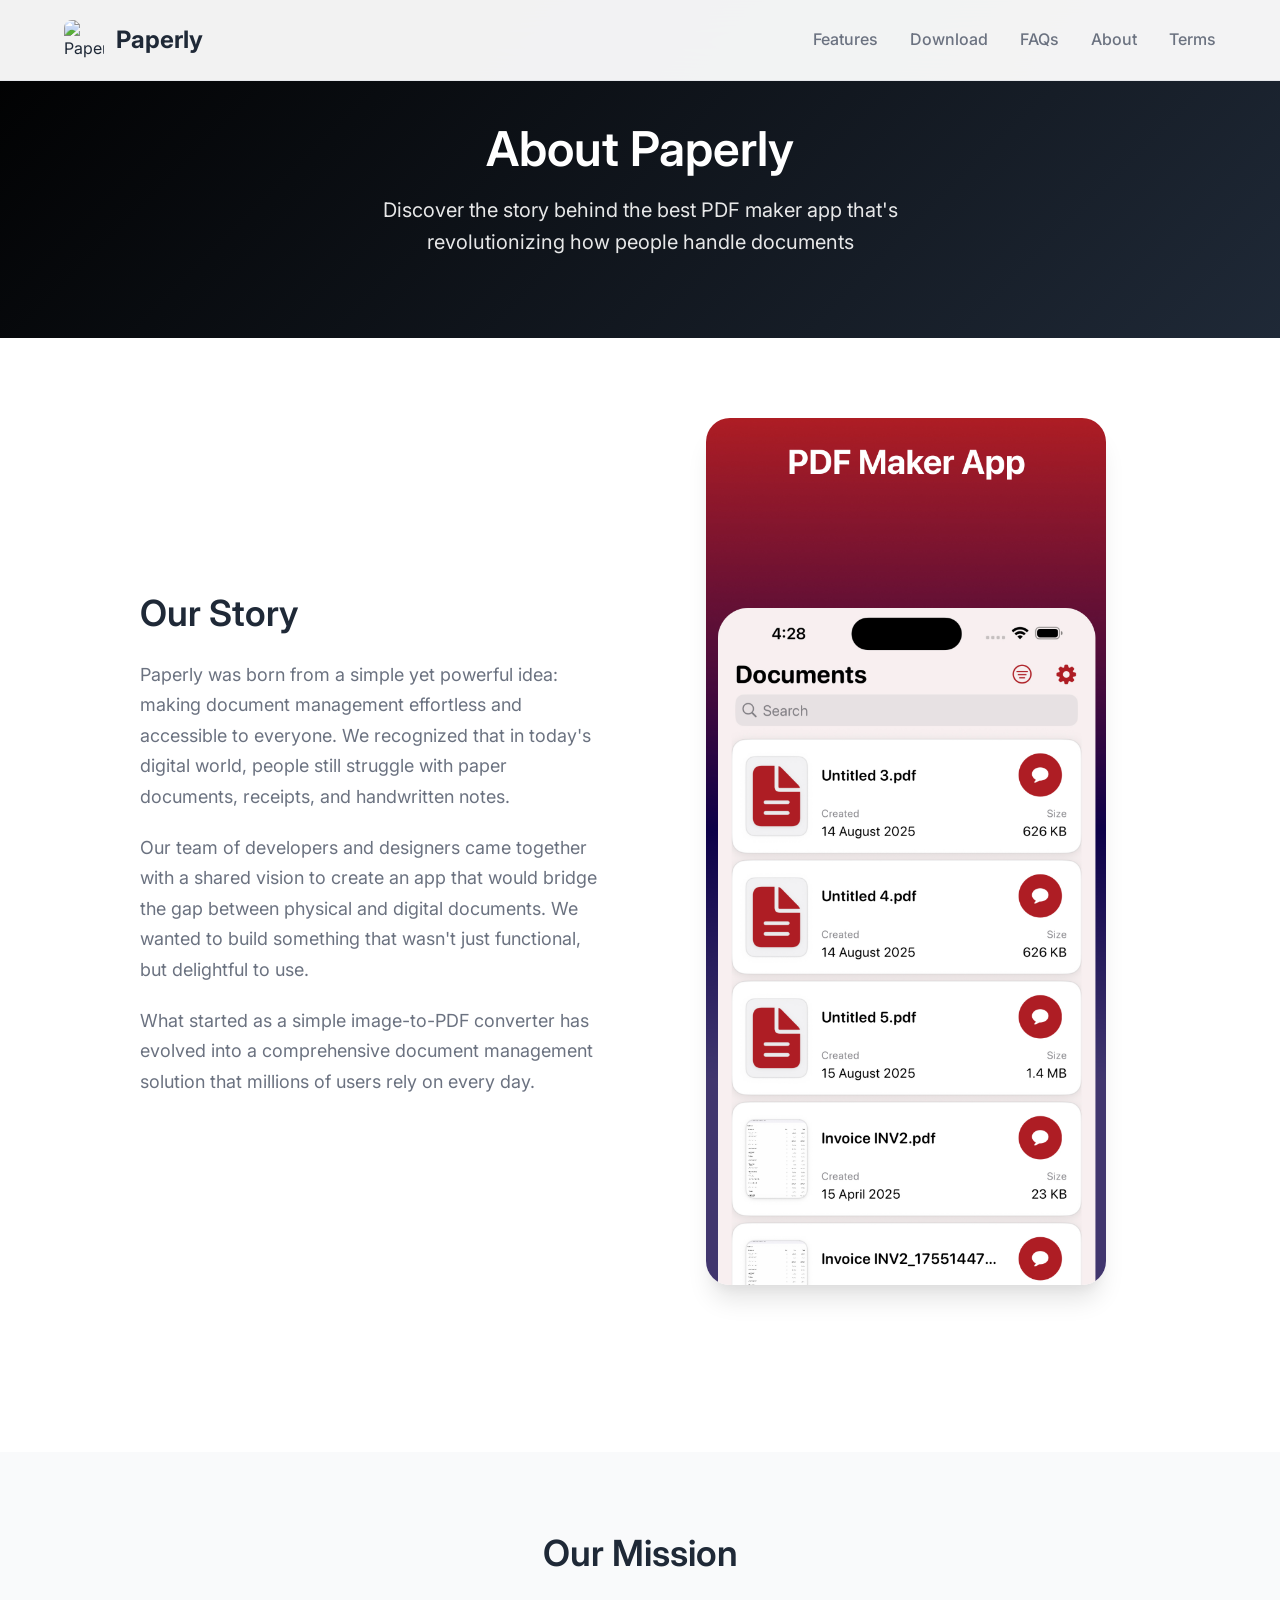
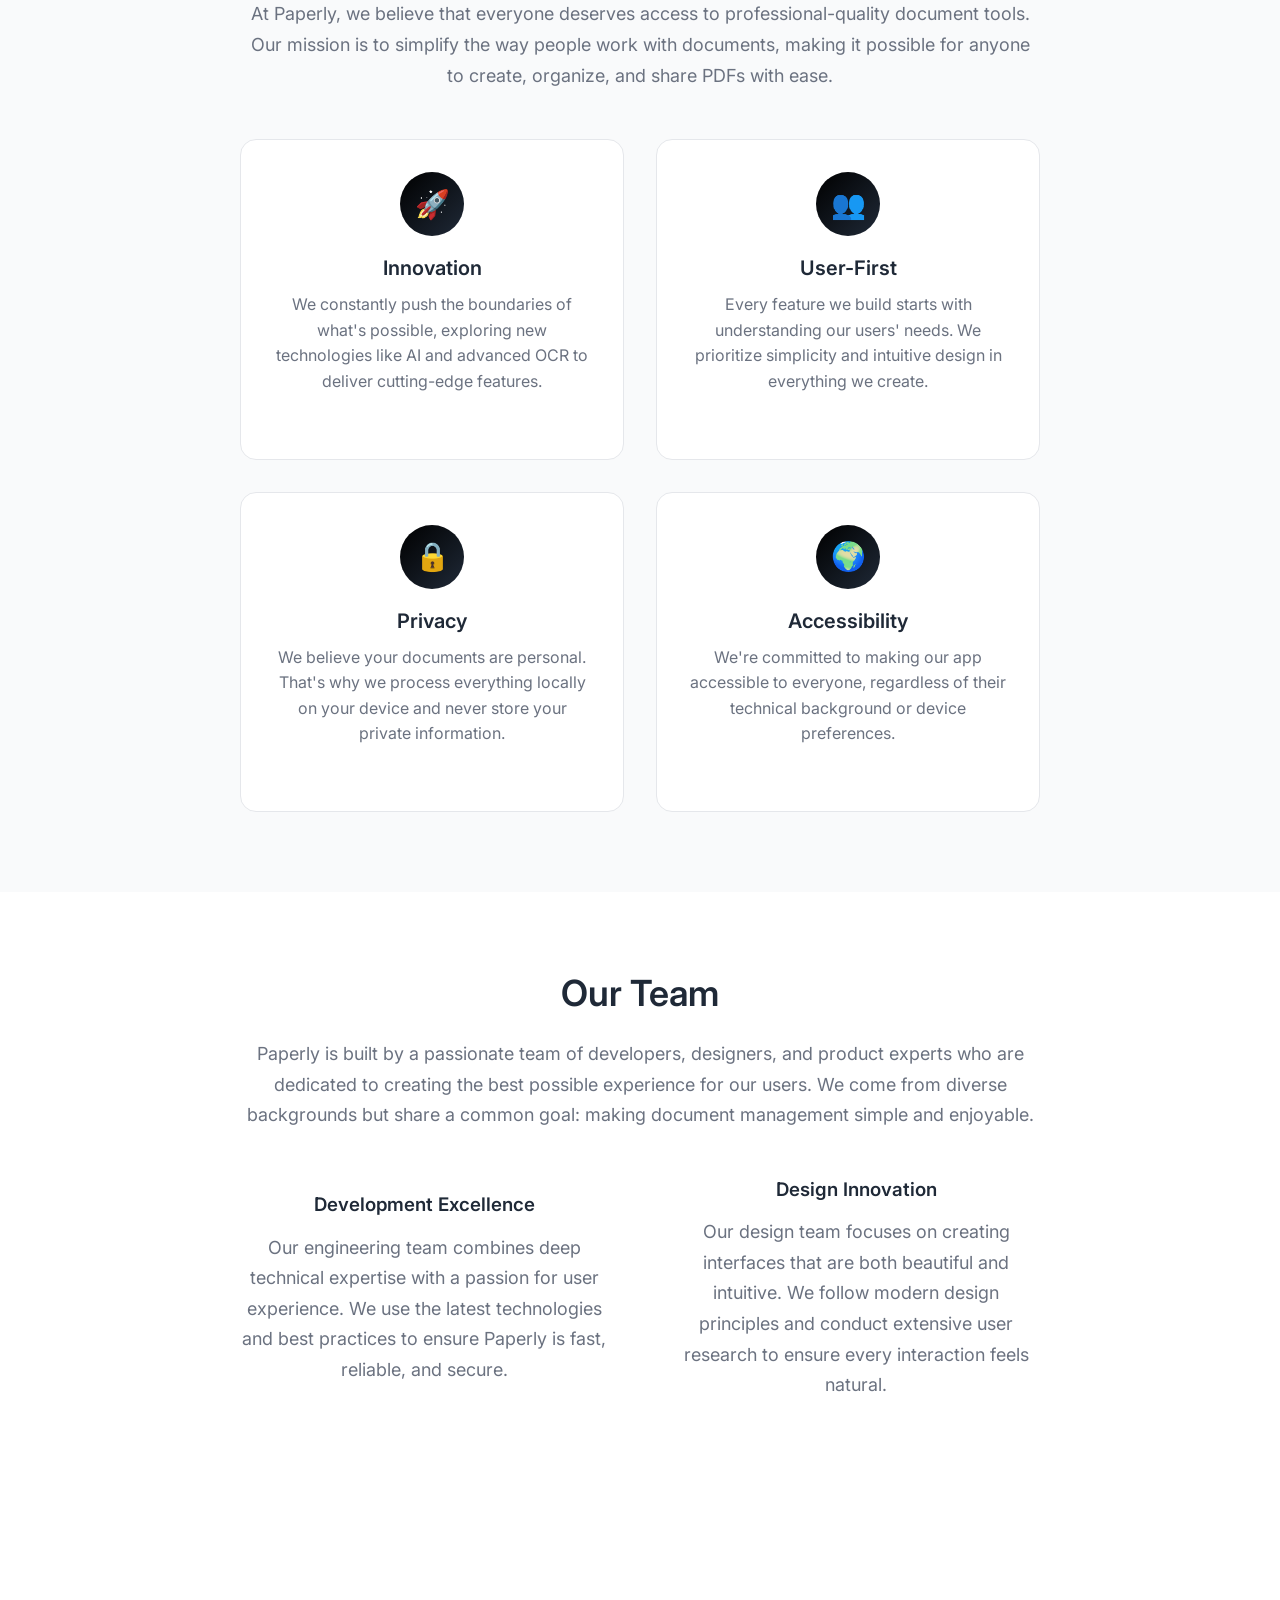
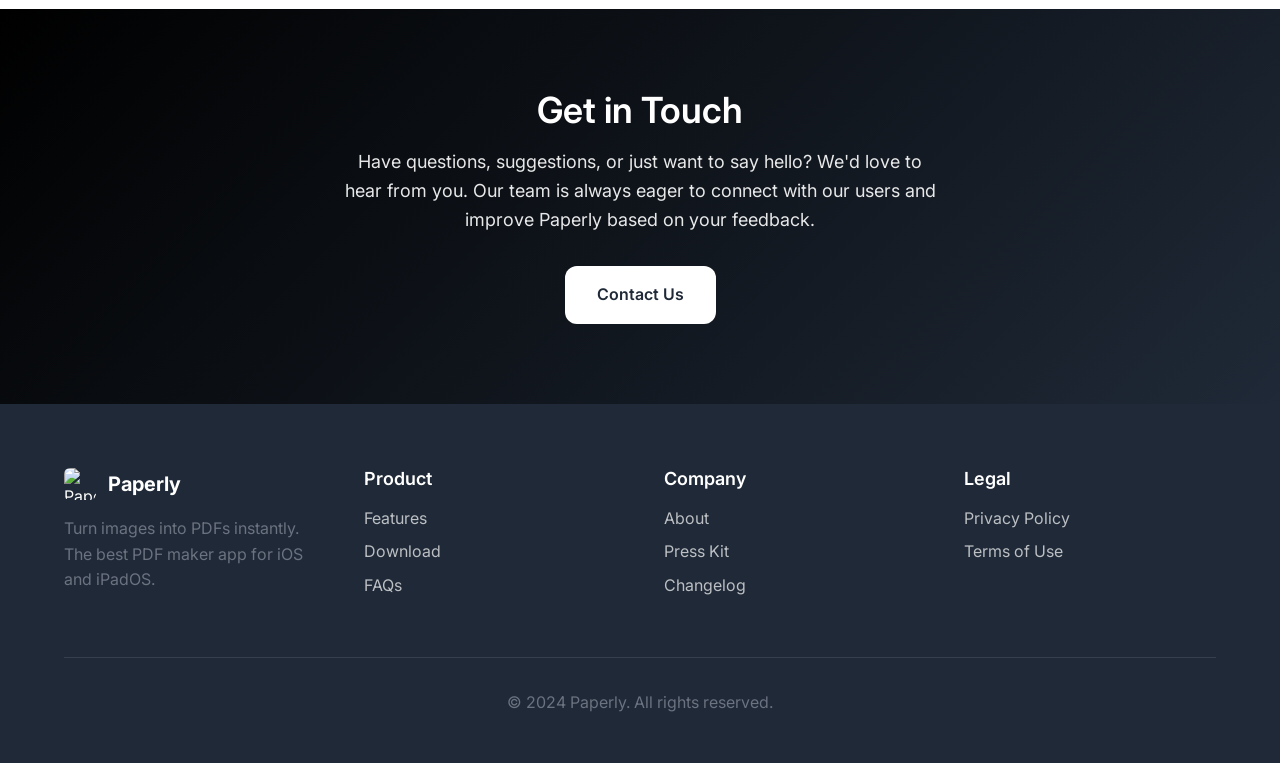
==== about.html @ 192680fa "updated" ====
<!DOCTYPE html>
<html lang="en">
<head>
    <meta charset="UTF-8">
    <meta name="viewport" content="width=device-width, initial-scale=1.0">
    <title>About - Paperly</title>
    <link rel="stylesheet" href="styles.css">
    <link href="https://fonts.googleapis.com/css2?family=Inter:wght@300;400;500;600;700&display=swap" rel="stylesheet">
    <link rel="icon" type="image/png" href="assets/appIcon.png">
    <style>
        .about-hero {
            background: var(--gradient-primary);
            color: var(--secondary-color);
            text-align: center;
            padding: 120px 0 80px;
        }
        
        .about-hero h1 {
            font-size: 48px;
            margin-bottom: 16px;
            color: var(--secondary-color);
        }
        
        .about-hero p {
            font-size: 20px;
            color: rgba(255, 255, 255, 0.9);
            max-width: 600px;
            margin: 0 auto;
        }
        
        .about-section {
            padding: 80px 0;
            background: var(--background);
        }
        
        .about-container {
            max-width: 1000px;
            margin: 0 auto;
        }
        
        .about-grid {
            display: grid;
            grid-template-columns: 1fr 1fr;
            gap: 64px;
            align-items: center;
            margin-bottom: 80px;
        }
        
        .about-content h2 {
            font-size: 36px;
            margin-bottom: 24px;
            color: var(--text-primary);
        }
        
        .about-content p {
            font-size: 18px;
            line-height: 1.7;
            color: var(--text-secondary);
            margin-bottom: 20px;
        }
        
        .about-image {
            text-align: center;
        }
        
        .about-image img {
            width: 100%;
            max-width: 400px;
            height: auto;
            border-radius: var(--border-radius-xl);
            box-shadow: var(--shadow-xl);
        }
        
        .mission-section {
            background: var(--background-secondary);
            padding: 80px 0;
        }
        
        .mission-container {
            max-width: 800px;
            margin: 0 auto;
            text-align: center;
        }
        
        .mission-container h2 {
            font-size: 36px;
            margin-bottom: 24px;
            color: var(--text-primary);
        }
        
        .mission-container p {
            font-size: 18px;
            line-height: 1.7;
            color: var(--text-secondary);
            margin-bottom: 32px;
        }
        
        .values-grid {
            display: grid;
            grid-template-columns: repeat(auto-fit, minmax(250px, 1fr));
            gap: 32px;
            margin-top: 48px;
        }
        
        .value-card {
            background: var(--background);
            padding: 32px;
            border-radius: var(--border-radius-lg);
            border: 1px solid var(--border-color);
            text-align: center;
            transition: var(--transition);
        }
        
        .value-card:hover {
            transform: translateY(-8px);
            box-shadow: var(--shadow-lg);
            border-color: var(--accent-color);
        }
        
        .value-icon {
            width: 64px;
            height: 64px;
            margin: 0 auto 20px;
            background: var(--gradient-primary);
            border-radius: 50%;
            display: flex;
            align-items: center;
            justify-content: center;
            font-size: 28px;
            color: var(--secondary-color);
        }
        
        .value-card h3 {
            font-size: 20px;
            margin-bottom: 12px;
            color: var(--text-primary);
        }
        
        .value-card p {
            font-size: 16px;
            color: var(--text-secondary);
            line-height: 1.6;
        }
        
        .team-section {
            padding: 80px 0;
            background: var(--background);
        }
        
        .team-container {
            max-width: 800px;
            margin: 0 auto;
            text-align: center;
        }
        
        .team-container h2 {
            font-size: 36px;
            margin-bottom: 24px;
            color: var(--text-primary);
        }
        
        .team-container p {
            font-size: 18px;
            line-height: 1.7;
            color: var(--text-secondary);
            margin-bottom: 48px;
        }
        
        .contact-section {
            background: var(--gradient-primary);
            color: var(--secondary-color);
            padding: 80px 0;
            text-align: center;
        }
        
        .contact-container h2 {
            font-size: 36px;
            margin-bottom: 16px;
            color: var(--secondary-color);
        }
        
        .contact-container p {
            font-size: 18px;
            color: rgba(255, 255, 255, 0.9);
            margin-bottom: 32px;
            max-width: 600px;
            margin-left: auto;
            margin-right: auto;
        }
        
        .contact-btn {
            background: var(--secondary-color);
            color: var(--text-primary);
            padding: 16px 32px;
            border-radius: var(--border-radius);
            text-decoration: none;
            font-weight: 600;
            display: inline-block;
            transition: var(--transition);
        }
        
        .contact-btn:hover {
            transform: translateY(-2px);
            box-shadow: var(--shadow-lg);
        }
        
        @media (max-width: 768px) {
            .about-grid {
                grid-template-columns: 1fr;
                gap: 48px;
                text-align: center;
            }
            
            .about-hero h1,
            .mission-container h2,
            .team-container h2,
            .contact-container h2 {
                font-size: 32px;
            }
            
            .about-hero p,
            .mission-container p,
            .team-container p {
                font-size: 16px;
            }
            
            .values-grid {
                grid-template-columns: 1fr;
            }
        }
    </style>
</head>
<body>
    <!-- Navigation -->
    <nav class="navbar">
        <div class="nav-container">
            <div class="nav-logo">
                <a href="index.html" style="text-decoration: none; color: inherit; display: flex; align-items: center; gap: 12px;">
                    <img src="assets/appIcon.png" alt="Paperly" class="logo-img">
                    <span class="logo-text">Paperly</span>
                </a>
            </div>
            <div class="nav-links">
                <a href="index.html#features" class="nav-link">Features</a>
                <a href="index.html#download" class="nav-link">Download</a>
                <a href="faqs.html" class="nav-link">FAQs</a>
                <a href="about.html" class="nav-link">About</a>
                <a href="termsofuse.html" class="nav-link">Terms</a>
            </div>
            <div class="nav-toggle">
                <span></span>
                <span></span>
                <span></span>
            </div>
        </div>
    </nav>

    <!-- About Hero -->
    <section class="about-hero">
        <div class="container">
            <h1>About Paperly</h1>
            <p>Discover the story behind the best PDF maker app that's revolutionizing how people handle documents</p>
        </div>
    </section>

    <!-- About Section -->
    <section class="about-section">
        <div class="container">
            <div class="about-container">
                <div class="about-grid">
                    <div class="about-content">
                        <h2>Our Story</h2>
                        <p>Paperly was born from a simple yet powerful idea: making document management effortless and accessible to everyone. We recognized that in today's digital world, people still struggle with paper documents, receipts, and handwritten notes.</p>
                        <p>Our team of developers and designers came together with a shared vision to create an app that would bridge the gap between physical and digital documents. We wanted to build something that wasn't just functional, but delightful to use.</p>
                        <p>What started as a simple image-to-PDF converter has evolved into a comprehensive document management solution that millions of users rely on every day.</p>
                    </div>
                    <div class="about-image">
                        <img src="assets/screenshot/iPhone/PDF Maker app.jpg" alt="Paperly App Interface">
                    </div>
                </div>
            </div>
        </div>
    </section>

    <!-- Mission Section -->
    <section class="mission-section">
        <div class="container">
            <div class="mission-container">
                <h2>Our Mission</h2>
                <p>At Paperly, we believe that everyone deserves access to professional-quality document tools. Our mission is to simplify the way people work with documents, making it possible for anyone to create, organize, and share PDFs with ease.</p>
                
                <div class="values-grid">
                    <div class="value-card" data-aos="fade-up">
                        <div class="value-icon">🚀</div>
                        <h3>Innovation</h3>
                        <p>We constantly push the boundaries of what's possible, exploring new technologies like AI and advanced OCR to deliver cutting-edge features.</p>
                    </div>
                    
                    <div class="value-card" data-aos="fade-up" data-aos-delay="100">
                        <div class="value-icon">👥</div>
                        <h3>User-First</h3>
                        <p>Every feature we build starts with understanding our users' needs. We prioritize simplicity and intuitive design in everything we create.</p>
                    </div>
                    
                    <div class="value-card" data-aos="fade-up" data-aos-delay="200">
                        <div class="value-icon">🔒</div>
                        <h3>Privacy</h3>
                        <p>We believe your documents are personal. That's why we process everything locally on your device and never store your private information.</p>
                    </div>
                    
                    <div class="value-card" data-aos="fade-up" data-aos-delay="300">
                        <div class="value-icon">🌍</div>
                        <h3>Accessibility</h3>
                        <p>We're committed to making our app accessible to everyone, regardless of their technical background or device preferences.</p>
                    </div>
                </div>
            </div>
        </div>
    </section>

    <!-- Team Section -->
    <section class="team-section">
        <div class="container">
            <div class="team-container">
                <h2>Our Team</h2>
                <p>Paperly is built by a passionate team of developers, designers, and product experts who are dedicated to creating the best possible experience for our users. We come from diverse backgrounds but share a common goal: making document management simple and enjoyable.</p>
                
                <div class="about-grid">
                    <div class="about-content">
                        <h3>Development Excellence</h3>
                        <p>Our engineering team combines deep technical expertise with a passion for user experience. We use the latest technologies and best practices to ensure Paperly is fast, reliable, and secure.</p>
                    </div>
                    <div class="about-content">
                        <h3>Design Innovation</h3>
                        <p>Our design team focuses on creating interfaces that are both beautiful and intuitive. We follow modern design principles and conduct extensive user research to ensure every interaction feels natural.</p>
                    </div>
                </div>
            </div>
        </div>
    </section>

    <!-- Contact Section -->
    <section class="contact-section">
        <div class="container">
            <div class="contact-container">
                <h2>Get in Touch</h2>
                <p>Have questions, suggestions, or just want to say hello? We'd love to hear from you. Our team is always eager to connect with our users and improve Paperly based on your feedback.</p>
                <a href="mailto:hello@paperly.app" class="contact-btn">Contact Us</a>
            </div>
        </div>
    </section>

    <!-- Footer -->
    <footer class="footer">
        <div class="container">
            <div class="footer-content">
                <div class="footer-section">
                    <div class="footer-logo">
                        <img src="assets/appIcon.png" alt="Paperly" class="footer-logo-img">
                        <span>Paperly</span>
                    </div>
                    <p>Turn images into PDFs instantly. The best PDF maker app for iOS and iPadOS.</p>
                </div>
                
                <div class="footer-section">
                    <h4>Product</h4>
                    <ul>
                        <li><a href="index.html#features">Features</a></li>
                        <li><a href="index.html#download">Download</a></li>
                        <li><a href="faqs.html">FAQs</a></li>
                    </ul>
                </div>
                
                <div class="footer-section">
                    <h4>Company</h4>
                    <ul>
                        <li><a href="about.html">About</a></li>
                        <li><a href="presskit.html">Press Kit</a></li>
                        <li><a href="changelog.html">Changelog</a></li>
                    </ul>
                </div>
                
                <div class="footer-section">
                    <h4>Legal</h4>
                    <ul>
                        <li><a href="privacypolicy.html">Privacy Policy</a></li>
                        <li><a href="termsofuse.html">Terms of Use</a></li>
                    </ul>
                </div>
            </div>
            
            <div class="footer-bottom">
                <p>&copy; 2024 Paperly. All rights reserved.</p>
            </div>
        </div>
    </footer>

    <script src="script.js"></script>
</body>
</html>
---- styles.css ----
/* Reset and Base Styles */
* {
    margin: 0;
    padding: 0;
    box-sizing: border-box;
}

:root {
    --primary-color: #000000;
    --secondary-color: #ffffff;
    --accent-color: #6366f1;
    --text-primary: #1f2937;
    --text-secondary: #6b7280;
    --text-light: #9ca3af;
    --background: #ffffff;
    --background-secondary: #f9fafb;
    --border-color: #e5e7eb;
    --shadow-sm: 0 1px 2px 0 rgba(0, 0, 0, 0.05);
    --shadow-md: 0 4px 6px -1px rgba(0, 0, 0, 0.1), 0 2px 4px -1px rgba(0, 0, 0, 0.06);
    --shadow-lg: 0 10px 15px -3px rgba(0, 0, 0, 0.1), 0 4px 6px -2px rgba(0, 0, 0, 0.05);
    --shadow-xl: 0 20px 25px -5px rgba(0, 0, 0, 0.1), 0 10px 10px -5px rgba(0, 0, 0, 0.04);
    --gradient-primary: linear-gradient(135deg, #000000 0%, #1f2937 100%);
    --gradient-secondary: linear-gradient(135deg, #6366f1 0%, #8b5cf6 100%);
    --border-radius: 12px;
    --border-radius-lg: 16px;
    --border-radius-xl: 24px;
    --transition: all 0.3s cubic-bezier(0.4, 0, 0.2, 1);
    --transition-fast: all 0.15s cubic-bezier(0.4, 0, 0.2, 1);
}

body {
    font-family: 'Inter', -apple-system, BlinkMacSystemFont, 'Segoe UI', Roboto, sans-serif;
    line-height: 1.6;
    color: var(--text-primary);
    background-color: var(--background);
    overflow-x: hidden;
}

.container {
    max-width: 1200px;
    margin: 0 auto;
    padding: 0 24px;
}

/* Typography */
h1, h2, h3, h4, h5, h6 {
    font-weight: 600;
    line-height: 1.2;
    margin-bottom: 16px;
}

p {
    margin-bottom: 16px;
    color: var(--text-secondary);
}

/* Buttons */
.btn {
    display: inline-flex;
    align-items: center;
    justify-content: center;
    padding: 12px 24px;
    border-radius: var(--border-radius);
    text-decoration: none;
    font-weight: 500;
    font-size: 16px;
    transition: var(--transition);
    border: none;
    cursor: pointer;
    gap: 8px;
    white-space: nowrap;
}

.btn-primary {
    background: var(--gradient-primary);
    color: var(--secondary-color);
    box-shadow: var(--shadow-md);
}

.btn-primary:hover {
    transform: translateY(-2px);
    box-shadow: var(--shadow-lg);
}

.btn-secondary {
    background: transparent;
    color: var(--text-primary);
    border: 2px solid var(--border-color);
}

.btn-secondary:hover {
    background: var(--background-secondary);
    border-color: var(--text-primary);
}

.btn-large {
    padding: 16px 32px;
    font-size: 18px;
}

.btn-icon {
    width: 20px;
    height: 20px;
    object-fit: contain;
}

/* Navigation */
.navbar {
    position: fixed;
    top: 0;
    left: 0;
    right: 0;
    background: rgba(255, 255, 255, 0.95);
    backdrop-filter: blur(20px);
    border-bottom: 1px solid var(--border-color);
    z-index: 1000;
    transition: var(--transition);
}

.nav-container {
    max-width: 1200px;
    margin: 0 auto;
    padding: 0 24px;
    display: flex;
    align-items: center;
    justify-content: space-between;
    height: 80px;
}

.nav-logo {
    display: flex;
    align-items: center;
    gap: 12px;
}

.logo-img {
    width: 40px;
    height: 40px;
    border-radius: 8px;
}

.logo-text {
    font-size: 24px;
    font-weight: 700;
    color: var(--text-primary);
}

.nav-links {
    display: flex;
    gap: 32px;
}

.nav-link {
    text-decoration: none;
    color: var(--text-secondary);
    font-weight: 500;
    transition: var(--transition);
    position: relative;
}

.nav-link:hover {
    color: var(--text-primary);
}

.nav-link::after {
    content: '';
    position: absolute;
    bottom: -4px;
    left: 0;
    width: 0;
    height: 2px;
    background: var(--gradient-primary);
    transition: var(--transition);
}

.nav-link:hover::after {
    width: 100%;
}

.nav-toggle {
    display: none;
    flex-direction: column;
    gap: 4px;
    cursor: pointer;
}

.nav-toggle span {
    width: 24px;
    height: 2px;
    background: var(--text-primary);
    transition: var(--transition);
}

/* Hero Section */
.hero {
    padding: 120px 0 80px;
    background: var(--background-secondary);
    position: relative;
    overflow: hidden;
}

.hero-container {
    max-width: 1200px;
    margin: 0 auto;
    padding: 0 24px;
    display: grid;
    grid-template-columns: 1fr 1fr;
    gap: 64px;
    align-items: center;
}

.hero-title {
    font-size: 56px;
    font-weight: 700;
    line-height: 1.1;
    margin-bottom: 24px;
    color: var(--text-primary);
}

.gradient-text {
    background: var(--gradient-primary);
    -webkit-background-clip: text;
    -webkit-text-fill-color: transparent;
    background-clip: text;
}

.hero-subtitle {
    font-size: 20px;
    line-height: 1.6;
    margin-bottom: 40px;
    color: var(--text-secondary);
}

.hero-buttons {
    display: flex;
    gap: 16px;
    flex-wrap: wrap;
}

.hero-image {
    position: relative;
    display: flex;
    justify-content: center;
    align-items: center;
}

.hero-img {
    width: 100%;
    max-width: 400px;
    height: auto;
    border-radius: var(--border-radius-xl);
    box-shadow: var(--shadow-xl);
    animation: float 6s ease-in-out infinite;
    opacity: 1 !important;
    transform: scale(1) !important;
}

.floating-card {
    position: absolute;
    width: 120px;
    height: 240px;
    border-radius: var(--border-radius-lg);
    box-shadow: var(--shadow-lg);
    overflow: hidden;
    animation: float 4s ease-in-out infinite;
}

.floating-card img {
    width: 100%;
    height: 100%;
    object-fit: cover;
    opacity: 1 !important;
    transform: scale(1) !important;
}

.floating-card-1 {
    top: -20px;
    left: -40px;
    animation-delay: 0s;
}

.floating-card-2 {
    bottom: -20px;
    right: -40px;
    animation-delay: 2s;
}

@keyframes float {
    0%, 100% { transform: translateY(0px); }
    50% { transform: translateY(-20px); }
}

/* Features Section */
.features {
    padding: 80px 0;
    background: var(--background);
}

.section-header {
    text-align: center;
    margin-bottom: 64px;
}

.section-title {
    font-size: 48px;
    font-weight: 700;
    margin-bottom: 16px;
    color: var(--text-primary);
}

.section-subtitle {
    font-size: 20px;
    color: var(--text-secondary);
    max-width: 600px;
    margin: 0 auto;
}

.features-grid {
    display: grid;
    grid-template-columns: repeat(auto-fit, minmax(280px, 1fr));
    gap: 32px;
}

.feature-card {
    background: var(--background);
    padding: 32px;
    border-radius: var(--border-radius-lg);
    border: 1px solid var(--border-color);
    transition: var(--transition);
    text-align: center;
}

.feature-card:hover {
    transform: translateY(-8px);
    box-shadow: var(--shadow-xl);
    border-color: var(--accent-color);
}

.feature-icon {
    width: 80px;
    height: 80px;
    margin: 0 auto 24px;
    border-radius: var(--border-radius);
    overflow: hidden;
    box-shadow: var(--shadow-md);
}

.feature-icon img {
    width: 100%;
    height: 100%;
    object-fit: cover;
    opacity: 1 !important;
    transform: scale(1) !important;
}

.feature-card h3 {
    font-size: 24px;
    margin-bottom: 16px;
    color: var(--text-primary);
}

.feature-card p {
    color: var(--text-secondary);
    line-height: 1.6;
}

/* How It Works Section */
.how-it-works {
    padding: 80px 0;
    background: var(--background-secondary);
}

.steps-container {
    display: flex;
    flex-direction: column;
    gap: 48px;
    max-width: 800px;
    margin: 0 auto;
}

.step {
    display: flex;
    align-items: center;
    gap: 32px;
}

.step-number {
    width: 64px;
    height: 64px;
    background: var(--gradient-primary);
    color: var(--secondary-color);
    border-radius: 50%;
    display: flex;
    align-items: center;
    justify-content: center;
    font-size: 24px;
    font-weight: 700;
    flex-shrink: 0;
}

.step-content h3 {
    font-size: 24px;
    margin-bottom: 8px;
    color: var(--text-primary);
}

.step-content p {
    color: var(--text-secondary);
    font-size: 18px;
}

/* Download Section */
.download {
    padding: 80px 0;
    background: var(--gradient-primary);
    color: var(--secondary-color);
    text-align: center;
}

.download-content h2 {
    font-size: 48px;
    margin-bottom: 16px;
    color: var(--secondary-color);
}

.download-content p {
    font-size: 20px;
    margin-bottom: 40px;
    color: rgba(255, 255, 255, 0.9);
    max-width: 600px;
    margin-left: auto;
    margin-right: auto;
}

.download-buttons {
    margin-bottom: 40px;
}

.device-support {
    display: flex;
    justify-content: center;
    gap: 24px;
    flex-wrap: wrap;
}

.device-support span {
    background: rgba(255, 255, 255, 0.1);
    padding: 8px 16px;
    border-radius: var(--border-radius);
    font-size: 16px;
    backdrop-filter: blur(10px);
}

/* Footer */
.footer {
    background: var(--text-primary);
    color: var(--secondary-color);
    padding: 64px 0 32px;
}

.footer-content {
    display: grid;
    grid-template-columns: repeat(auto-fit, minmax(250px, 1fr));
    gap: 48px;
    margin-bottom: 48px;
}

.footer-logo {
    display: flex;
    align-items: center;
    gap: 12px;
    margin-bottom: 16px;
}

.footer-logo-img {
    width: 32px;
    height: 32px;
    border-radius: 6px;
}

.footer-logo span {
    font-size: 20px;
    font-weight: 700;
}

.footer-section h4 {
    font-size: 18px;
    margin-bottom: 16px;
    color: var(--secondary-color);
}

.footer-section ul {
    list-style: none;
}

.footer-section ul li {
    margin-bottom: 8px;
}

.footer-section ul li a {
    color: rgba(255, 255, 255, 0.7);
    text-decoration: none;
    transition: var(--transition);
}

.footer-section ul li a:hover {
    color: var(--secondary-color);
}

.footer-bottom {
    border-top: 1px solid rgba(255, 255, 255, 0.1);
    padding-top: 32px;
    text-align: center;
    color: rgba(255, 255, 255, 0.6);
}

/* Responsive Design */
@media (max-width: 768px) {
    .nav-links {
        display: none;
    }
    
    .nav-toggle {
        display: flex;
    }
    
    .hero-container {
        grid-template-columns: 1fr;
        text-align: center;
        gap: 48px;
    }
    
    .hero-title {
        font-size: 40px;
    }
    
    .hero-buttons {
        justify-content: center;
    }
    
    .features-grid {
        grid-template-columns: 1fr;
    }
    
    .step {
        flex-direction: column;
        text-align: center;
        gap: 24px;
    }
    
    .floating-card {
        display: none;
    }
}

@media (max-width: 480px) {
    .container {
        padding: 0 16px;
    }
    
    .hero-title {
        font-size: 32px;
    }
    
    .section-title {
        font-size: 32px;
    }
    
    .btn {
        width: 100%;
        justify-content: center;
    }
    
    .hero-buttons {
        flex-direction: column;
    }
}

/* Animation Classes */
[data-aos] {
    opacity: 0;
    transform: translateY(30px);
    transition: opacity 0.6s ease, transform 0.6s ease;
}

[data-aos].aos-animate {
    opacity: 1;
    transform: translateY(0);
}

[data-aos="fade-up"] {
    transform: translateY(30px);
}

[data-aos="fade-right"] {
    transform: translateX(-30px);
}

[data-aos="fade-left"] {
    transform: translateX(30px);
}

/* Smooth scrolling */
html {
    scroll-behavior: smooth;
}

/* Selection styles */
::selection {
    background: var(--accent-color);
    color: var(--secondary-color);
}

/* Focus styles */
.btn:focus,
.nav-link:focus {
    outline: 2px solid var(--accent-color);
    outline-offset: 2px;
}
}
}
}
}
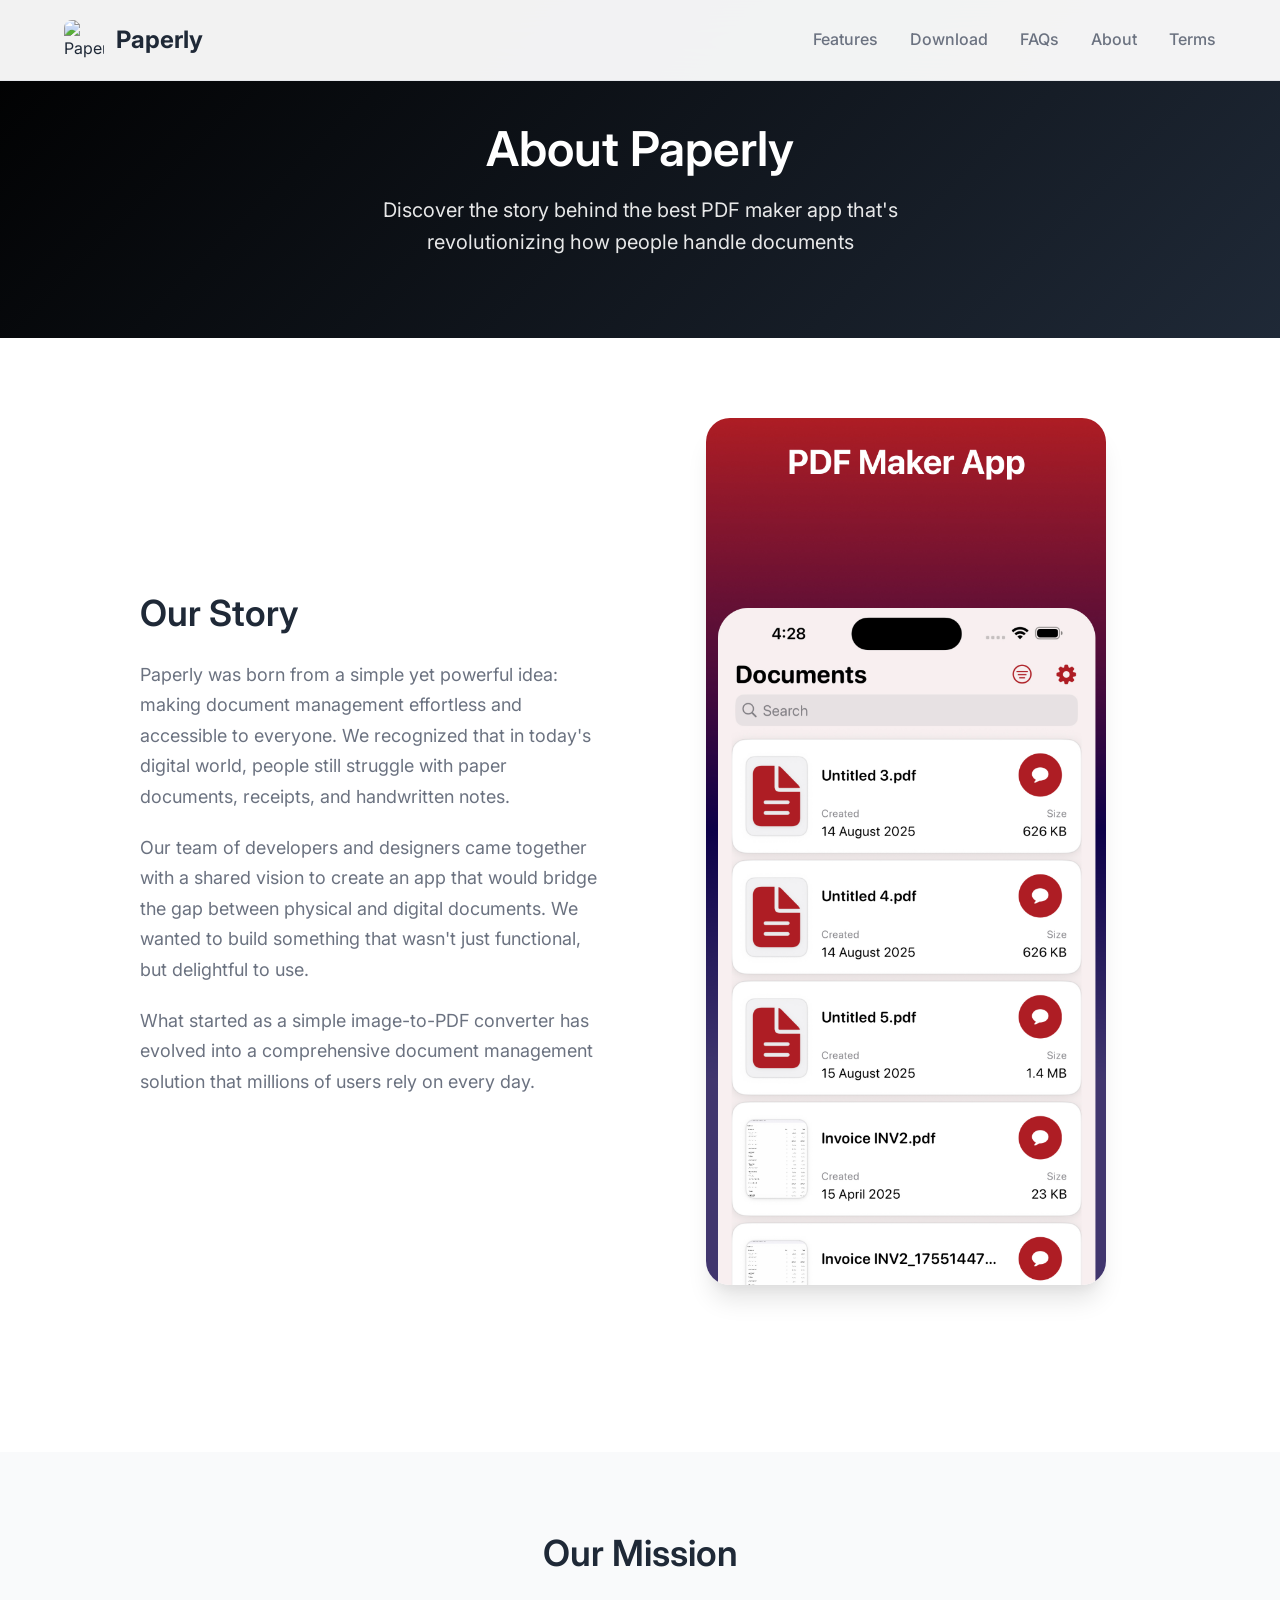
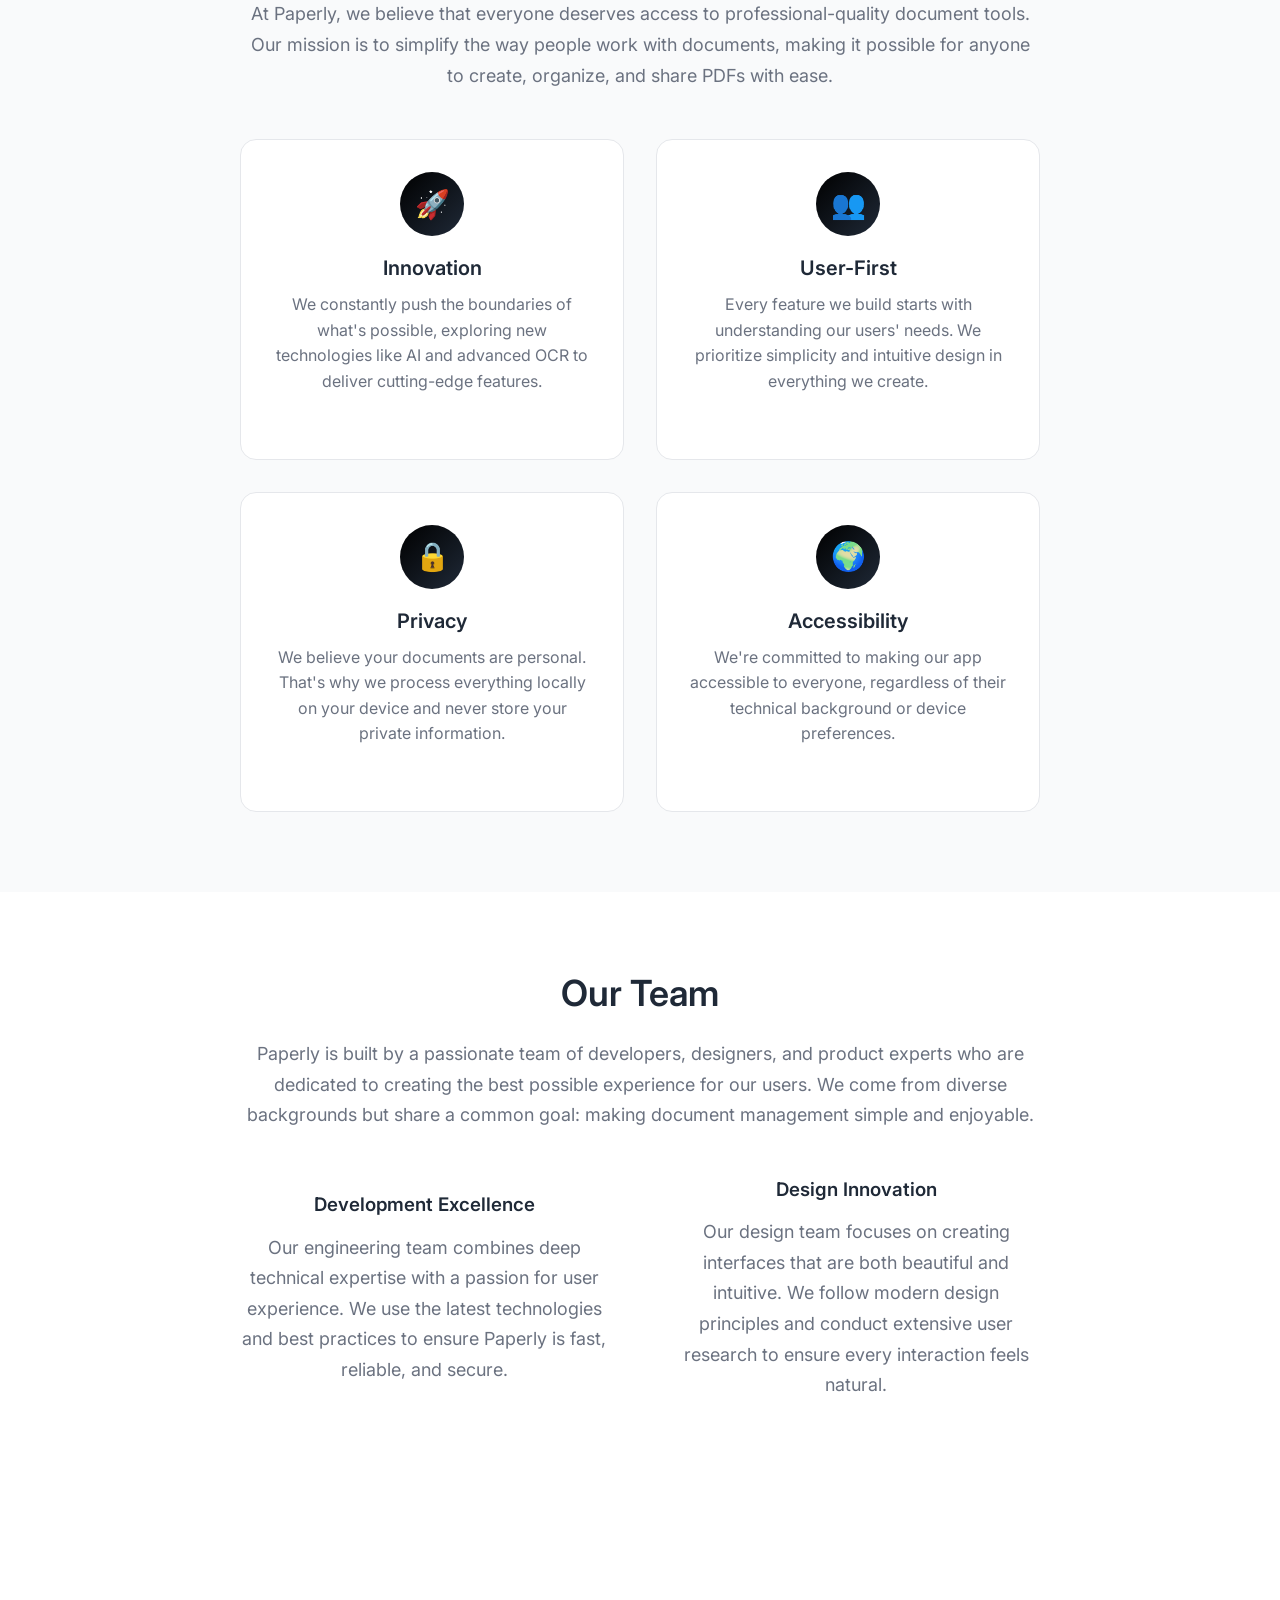
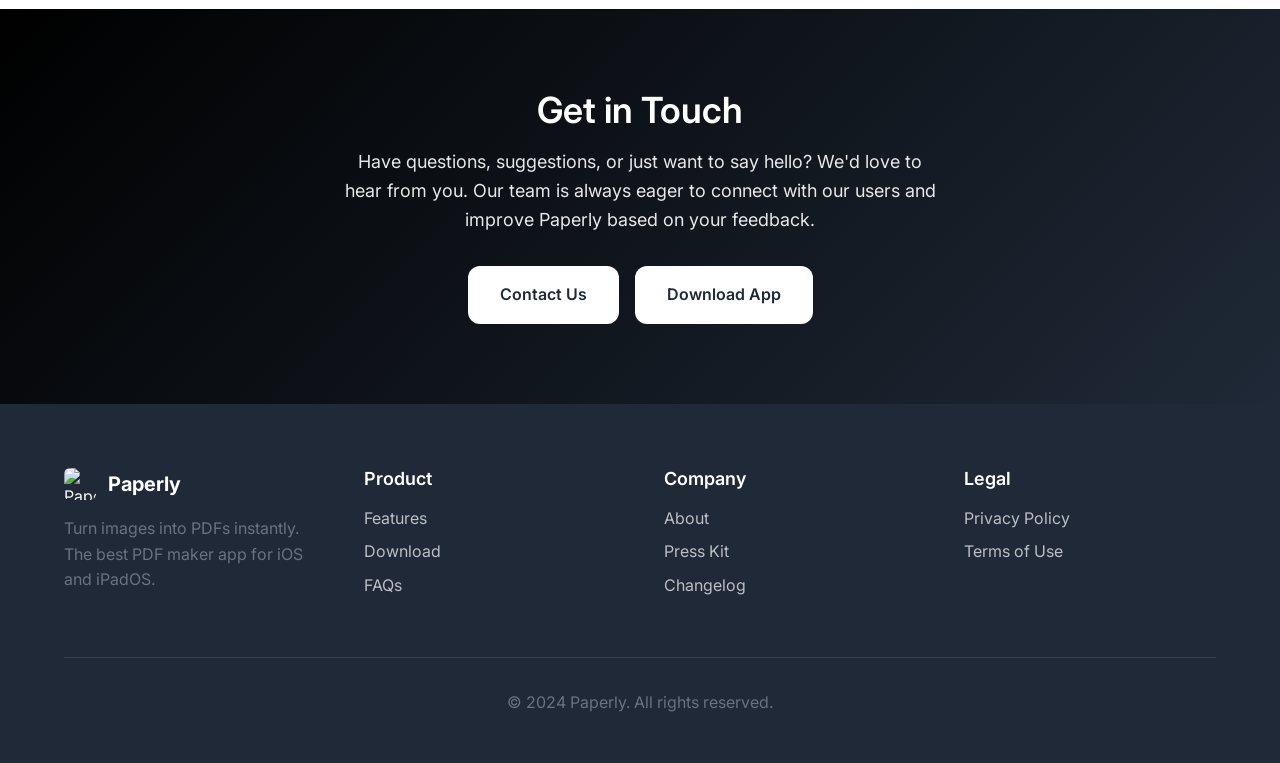
==== commit a4f33e15: "updates" ====
--- a/about.html
+++ b/about.html
@@ -342,11 +342,14 @@
     <!-- Contact Section -->
     <section class="contact-section">
         <div class="container">
-            <div class="contact-container">
-                <h2>Get in Touch</h2>
-                <p>Have questions, suggestions, or just want to say hello? We'd love to hear from you. Our team is always eager to connect with our users and improve Paperly based on your feedback.</p>
-                <a href="mailto:hello@paperly.app" class="contact-btn">Contact Us</a>
-            </div>
+                            <div class="contact-container">
+                    <h2>Get in Touch</h2>
+                    <p>Have questions, suggestions, or just want to say hello? We'd love to hear from you. Our team is always eager to connect with our users and improve Paperly based on your feedback.</p>
+                    <div style="display: flex; gap: 16px; justify-content: center; flex-wrap: wrap;">
+                        <a href="mailto:hello@paperly.app" class="contact-btn">Contact Us</a>
+                        <a href="https://apps.apple.com/app/id6673909586" class="contact-btn" target="_blank" rel="noopener noreferrer">Download App</a>
+                    </div>
+                </div>
         </div>
     </section>
 
